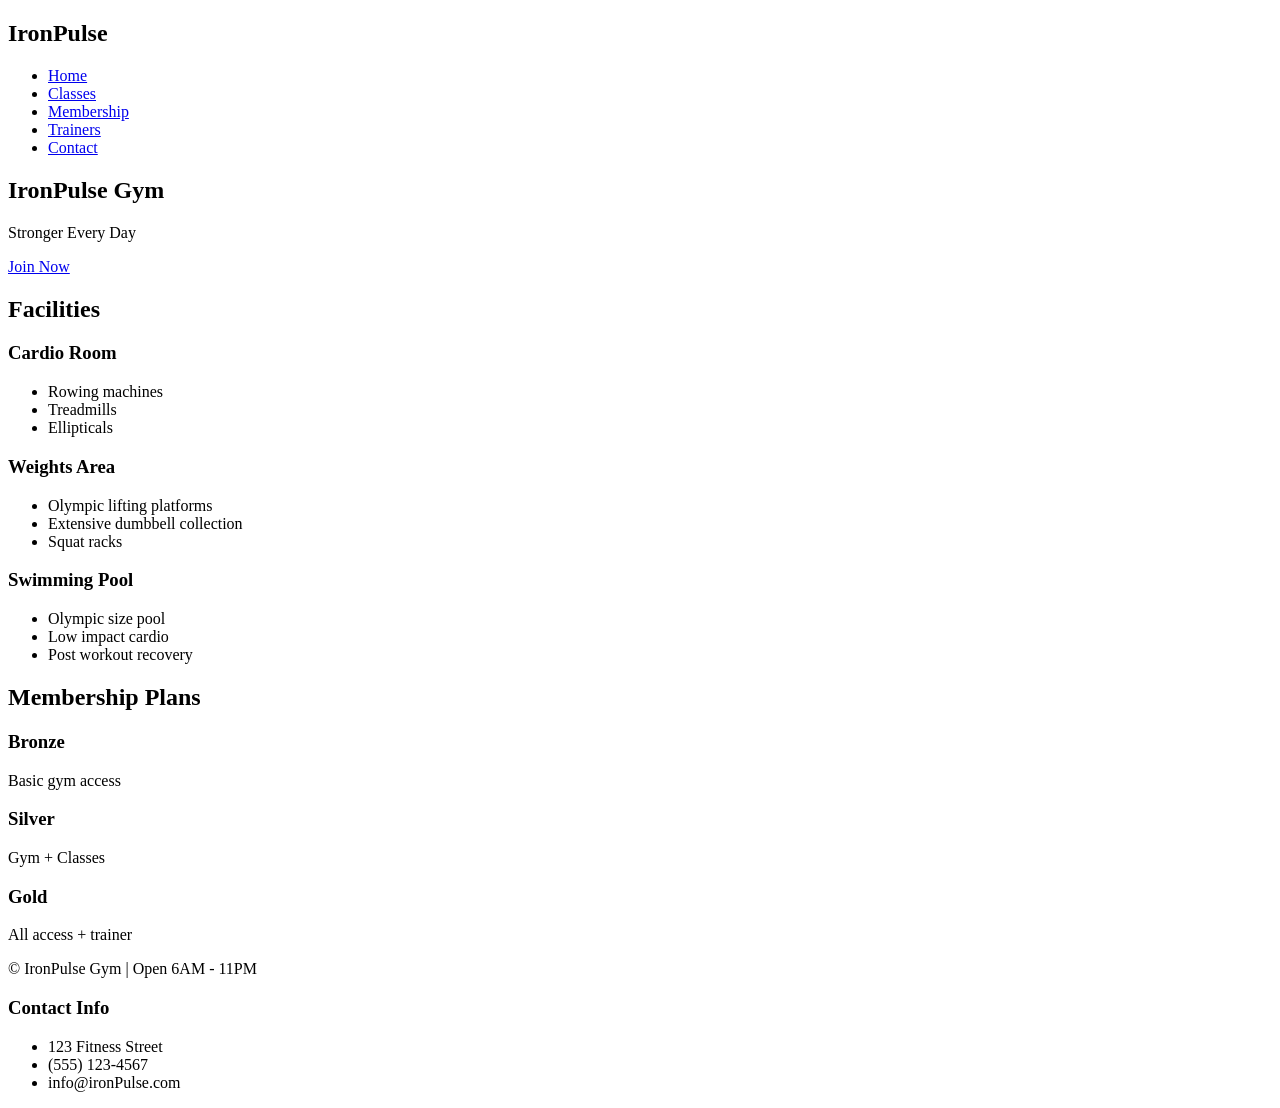
==== index.html @ 10f96496 "Rename index2.html to index.html" ====
<!doctype html>
<html>
  <head>
    <meta charset="UTF-8" />
    <meta name="viewport" content="width=device-width, initial-scale=1.0" />
    <title>IronPulse Gym</title>
    <link
      rel="stylesheet"
      href="styleIndex2.css"
    />
  </head>
  <body>  
    <header>
      <nav>
        <h2>IronPulse</h2>
        <ul>
          <li><a href="index2.html" class="active">Home</a></li>
          <li><a href="classes.html">Classes</a></li>
          <li><a href="membership.php">Membership</a></li>
          <li><a href="trainers.html">Trainers</a></li>
          <li><a href="contact.html">Contact</a></li>
        </ul>
      </nav>
    </header>
    <section class="hero">
      <h1>IronPulse Gym</h1>
      <p>Stronger Every Day</p>
      <a href="membership.php" class="btn">Join Now</a>
    </section>
    <section>
      <h2 class="section-title">Facilities</h2>
      <div class="grid">
        <div class="card">
          <h3>Cardio Room</h3>
          <ul>
            <li>Rowing machines</li>
            <li>Treadmills</li>
            <li>Ellipticals</li>
          </ul>
        </div>
        <div class="card">
          <h3>Weights Area</h3>
          <ul>
            <li>Olympic lifting platforms</li>
            <li>Extensive dumbbell collection</li>
            <li>Squat racks</li>
          </ul>
        </div>
        <div class="card">
          <h3>Swimming Pool</h3>
          <ul>
            <li>Olympic size pool</li>
            <li>Low impact cardio</li>
            <li>Post workout recovery</li>
          </ul>
        </div>
      </div>
    </section>
    <section>
      <h2 class="section-title">Membership Plans</h2>
      <div class="grid">
        <div class="card">
          <h3>Bronze</h3>
          <p>Basic gym access</p>
        </div>
        <div class="card">
          <h3>Silver</h3>
          <p>Gym + Classes</p>
        </div>
        <div class="card">
          <h3>Gold</h3>
          <p>All access + trainer</p>
        </div>
      </div>
    </section>
    <footer>
      <p>&copy; IronPulse Gym | Open 6AM - 11PM</p>
      <div>
        <h3>Contact Info</h3>
        <ul>
          <li>123 Fitness Street</li>
          <li>(555) 123-4567</li>
          <li>info@ironPulse.com</li>
        </ul>
      </div>
    </footer>
  </body>
</html>
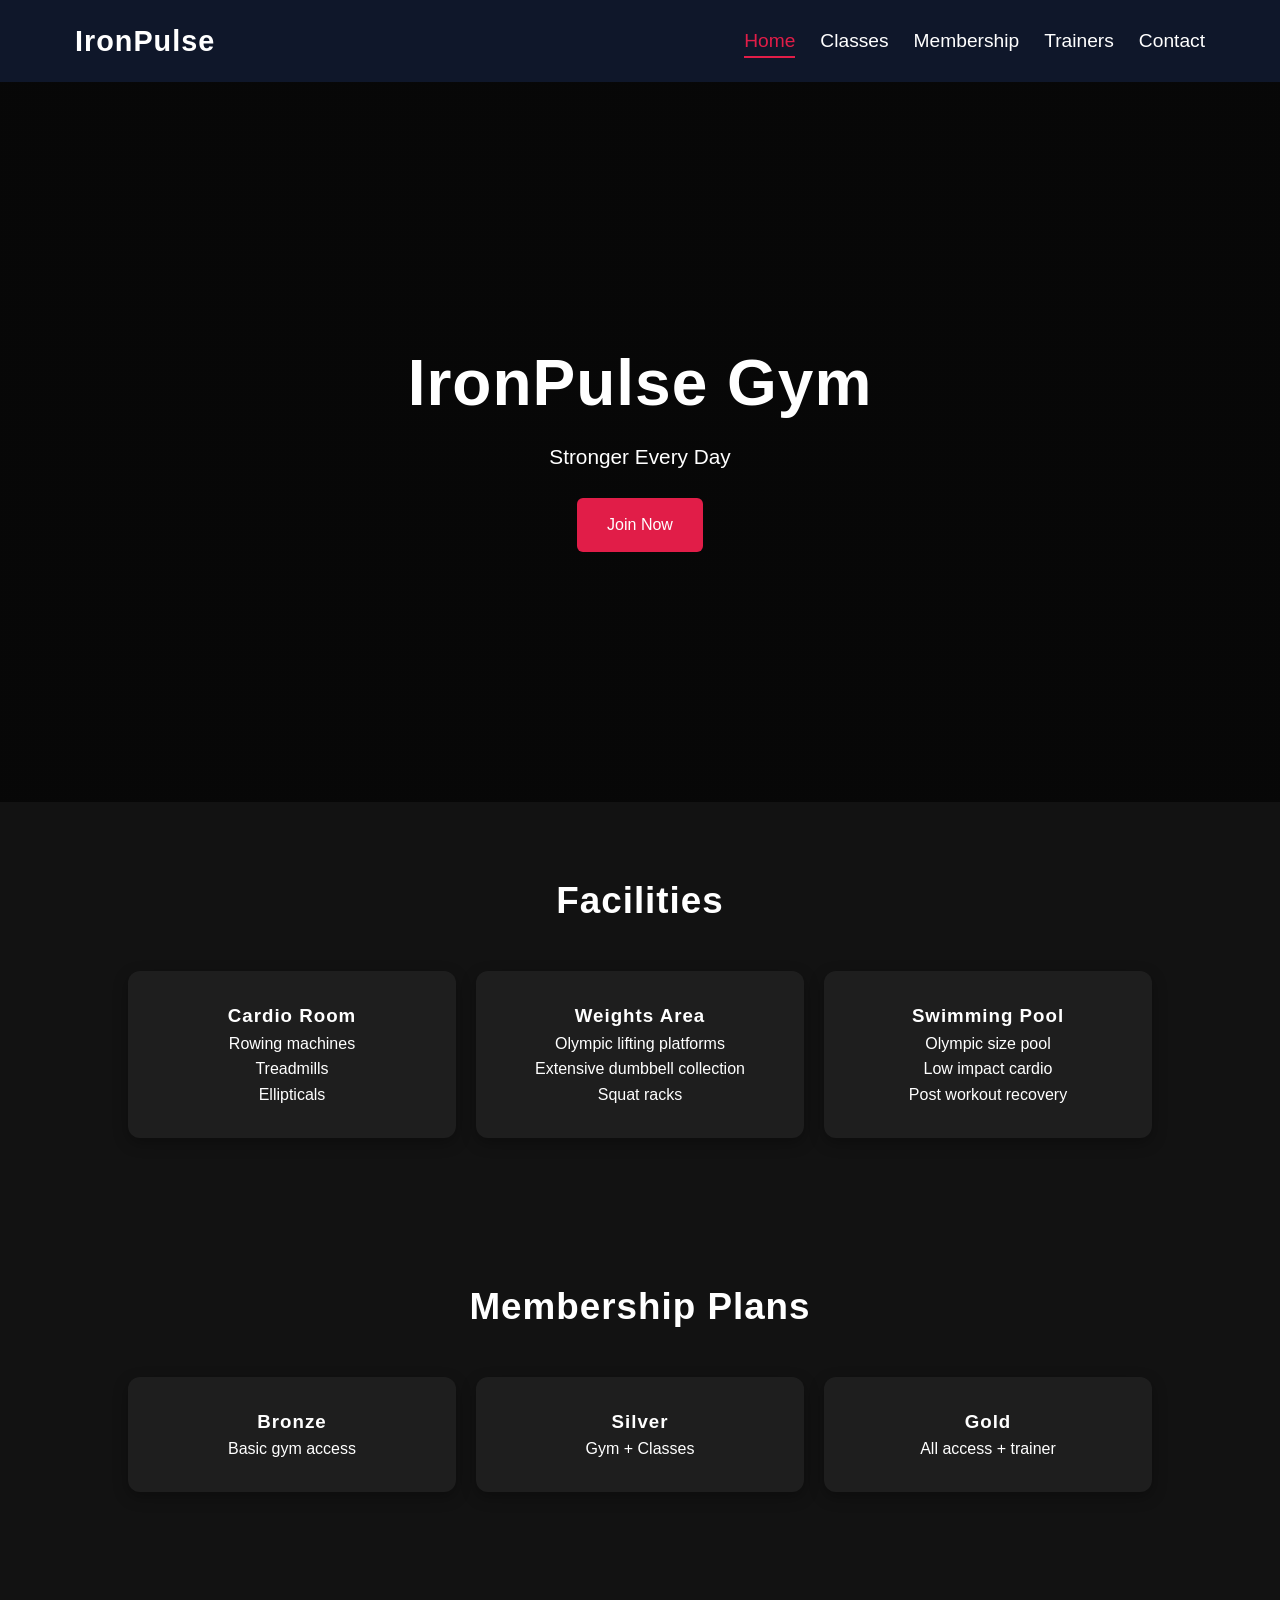
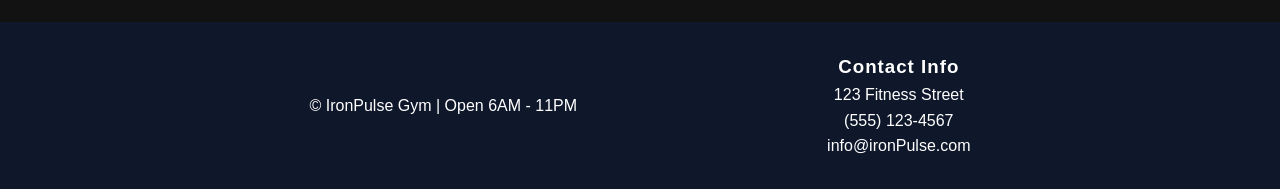
==== commit 190322ac: "Update index.html" ====
--- a/index.html
+++ b/index.html
@@ -16,7 +16,7 @@
         <ul>
           <li><a href="index2.html" class="active">Home</a></li>
           <li><a href="classes.html">Classes</a></li>
-          <li><a href="membership.php">Membership</a></li>
+          <li><a href="membership.html">Membership</a></li>
           <li><a href="trainers.html">Trainers</a></li>
           <li><a href="contact.html">Contact</a></li>
         </ul>
--- a/styleIndex2.css
+++ b/styleIndex2.css
@@ -0,0 +1,248 @@
+* {
+  margin: 0;
+  padding: 0;
+  box-sizing: border-box;
+}
+
+:root {
+  --primary: #0f172a;
+  --accent: #e11d48;
+  --text: #111;
+  --white: #fff;
+  --accent-hover: #dc2626;
+  --bg: #121212;
+  --card-bg: #1e1e1e;
+}
+
+body {
+  font-family: Arial, sans-serif;
+  background-color: var(--bg);
+  color: white;
+  line-height: 1.6;
+}
+
+h1,
+h2,
+h3,
+h4 {
+  letter-spacing: 1px;
+}
+
+header {
+  background: var(--primary);
+  color: white;
+  padding: 0px 55px;
+  position: sticky;
+  top: 0;
+}
+
+nav {
+  display: flex;
+  justify-content: space-between;
+  align-items: center;
+  padding: 18px 20px;
+}
+
+nav h2 {
+  font-size: 1.8rem;
+}
+
+nav ul {
+  display: flex;
+  list-style: none;
+  gap: 25px;
+}
+
+nav a {
+  color: white;
+  text-decoration: none;
+  font-weight: 500;
+  font-size: 1.2rem;
+  position: relative;
+  transition: 0.3s;
+}
+
+nav a::after {
+  content: "";
+  position: absolute;
+  left: 0px;
+  bottom: -7px;
+  width: 0%;
+  height: 2px;
+  background: var(--accent);
+  transition: 0.3s;
+}
+
+nav a:hover::after {
+  width: 100%;
+}
+
+nav a:hover {
+  color: var(--accent);
+}
+
+nav a.active {
+  color: var(--accent);
+}
+
+nav a.active::after {
+  width: 100%;
+}
+
+.hero {
+  height: 80vh;
+  display: flex;
+  flex-direction: column;
+  justify-content: center;
+  align-items: center;
+  text-align: center;
+  background:
+    linear-gradient(rgba(0, 0, 0, 0.6), rgba(0, 0, 0, 0.6)),
+    url("https://images.unsplash.com/photo-1558611848-73f7eb4001a1");
+  background-size: cover;
+  background-position: center;
+  color: white;
+}
+
+.hero h1 {
+  font-size: 4rem;
+  margin-bottom: 5px;
+}
+
+.hero p {
+  font-size: 1.3rem;
+}
+
+.btn {
+  margin-top: 25px;
+  padding: 14px 30px;
+  background: var(--accent);
+  color: white;
+  border: none;
+  border-radius: 6px;
+  cursor: pointer;
+  text-decoration: none;
+  transition: 0.3s;
+}
+
+.btn:hover {
+  box-shadow: 0 10px 25px rgba(0, 0, 0, 0.08);
+  background: var(--accent-hover);
+  transform: translateY(-3px);
+}
+
+section {
+  padding: 70px 10%;
+}
+
+.section-title {
+  text-align: center;
+  margin-bottom: 40px;
+  font-size: 2.3rem;
+}
+
+.grid {
+  display: grid;
+  grid-template-columns: repeat(3, 1fr);
+  gap: 20px;
+}
+.grid ul {
+  list-style: none;
+}
+
+.card {
+  background: var(--card-bg);
+  padding: 30px;
+  border-radius: 12px;
+  box-shadow: 0 5px 15px rgba(0, 0, 0, 0.3);
+  text-align: center;
+  transition: 0.3s;
+}
+
+.card:hover {
+  transform: translateY(-8px);
+}
+
+table {
+  width: 100%;
+  border-collapse: collapse;
+  background: var(--card-bg);
+  margin-top: 20px;
+}
+
+th,
+td {
+  padding: 12px;
+  border: 1px solid white;
+  text-align: center;
+}
+
+th {
+  background: var(--primary);
+}
+
+form {
+  background: var(--card-bg);
+  padding: 20px;
+  border-radius: 10px;
+  max-width: 500px;
+  margin: auto;
+}
+
+input,
+select,
+textarea {
+  width: 100%;
+  padding: 10px;
+  margin: 10px 0;
+  border: 1px solid white;
+  background: var(--card-bg);
+  border-radius: 10px;
+  color: white;
+  transition: 0.3s;
+}
+input:focus,
+select:focus,
+textarea:focus {
+  outline: none;
+  border-color: var(--accent);
+  box-shadow: 0 0 0 2px rgba(239, 68, 68, 0.2);
+}
+
+button {
+  padding: 10px 20px;
+  background: var(--accent);
+  color: white;
+  border: none;
+  cursor: pointer;
+  border-radius: 8px;
+  transition: 0.3s;
+}
+button:hover {
+  box-shadow: 0 10px 25px rgba(0, 0, 0, 0.08);
+  background: var(--accent-hover);
+  transform: translateY(-3px);
+}
+
+.trainer img {
+  width: 120px;
+  height: 120px;
+  border-radius: 100%;
+  object-fit: cover;
+  margin-bottom: 10px;
+}
+
+footer {
+  display: flex;
+  justify-content: center;
+  align-items: center;
+  gap: 250px;
+  background: var(--primary);
+  color: white;
+  text-align: center;
+  padding: 30px;
+  margin-top: 60px;
+}
+footer ul {
+  list-style: none;
+}
